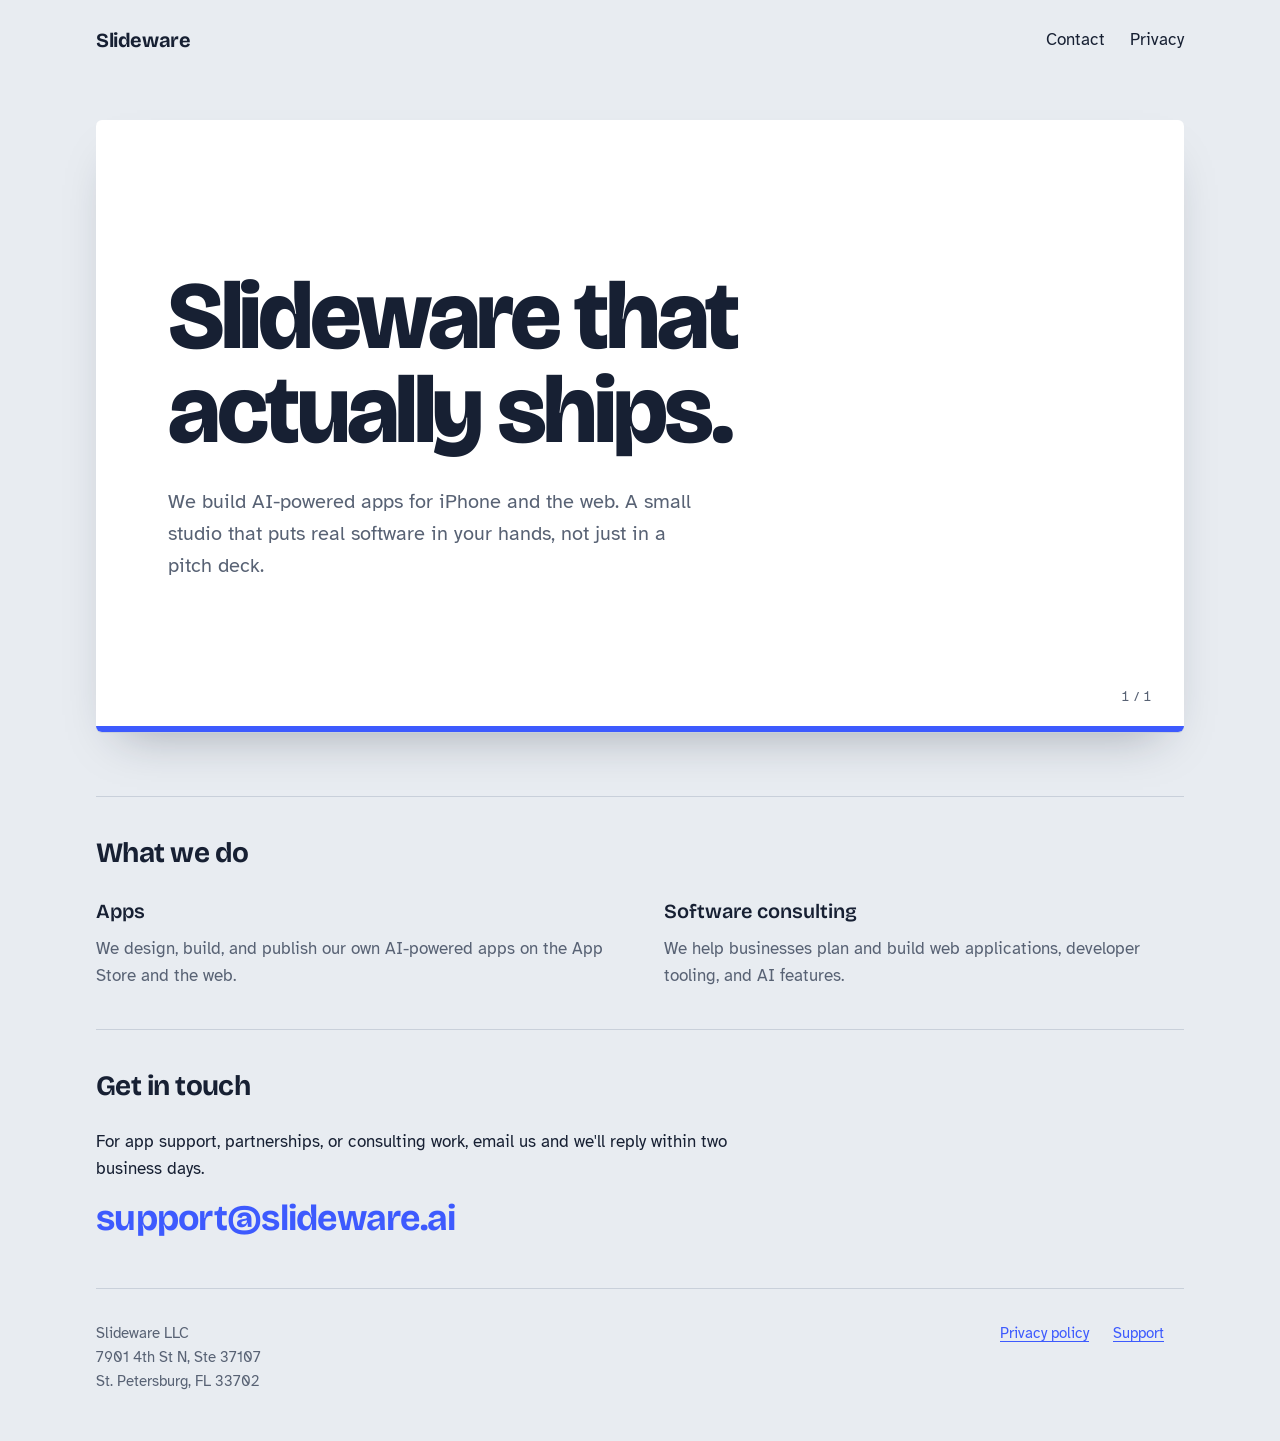
==== index.html @ 75fe4d25 "Initial company website Co-Authored-By: Claude Fable 5.1 <noreply@anthropic.com> Claude-Session: htt" ====
<!doctype html>
<html lang="en">
<head>
  <meta charset="utf-8">
  <meta name="viewport" content="width=device-width, initial-scale=1">
  <title>Slideware</title>
  <meta name="description" content="Slideware builds AI-powered apps for iPhone and the web, and helps teams ship software.">
  <link rel="icon" href="favicon.svg" type="image/svg+xml">
  <link rel="preconnect" href="https://fonts.googleapis.com">
  <link rel="preconnect" href="https://fonts.gstatic.com" crossorigin>
  <link href="https://fonts.googleapis.com/css2?family=Atkinson+Hyperlegible:wght@400;700&family=Bricolage+Grotesque:opsz,wght@12..96,600;12..96,700;12..96,800&display=swap" rel="stylesheet">
  <link rel="stylesheet" href="styles.css">
</head>
<body>
  <header class="site-header wrap">
    <a class="wordmark" href="/">Slideware</a>
    <nav aria-label="Main">
      <a href="#contact">Contact</a>
      <a href="privacy.html">Privacy</a>
    </nav>
  </header>

  <main>
    <section class="stage wrap" aria-label="Introduction">
      <div class="slide">
        <h1>Slideware that actually ships.</h1>
        <p>We build AI-powered apps for iPhone and the web. A small studio that puts real software in your hands, not just in a pitch deck.</p>
        <span class="slide-counter" aria-hidden="true">1 / 1</span>
        <span class="slide-bar" aria-hidden="true"></span>
      </div>
    </section>

    <section class="section wrap" aria-labelledby="what">
      <h2 id="what">What we do</h2>
      <div class="offer">
        <div>
          <h3>Apps</h3>
          <p>We design, build, and publish our own AI-powered apps on the App Store and the web.</p>
        </div>
        <div>
          <h3>Software consulting</h3>
          <p>We help businesses plan and build web applications, developer tooling, and AI features.</p>
        </div>
      </div>
    </section>

    <section class="section contact wrap" id="contact" aria-labelledby="contact-heading">
      <h2 id="contact-heading">Get in touch</h2>
      <p>For app support, partnerships, or consulting work, email us and we'll reply within two business days.</p>
      <a class="email" href="mailto:support@slideware.ai">support@slideware.ai</a>
    </section>
  </main>

  <footer class="site-footer wrap">
    <address>
      Slideware LLC<br>
      7901 4th St N, Ste 37107<br>
      St. Petersburg, FL 33702
    </address>
    <nav aria-label="Legal">
      <a href="privacy.html">Privacy policy</a>
      <a href="#contact">Support</a>
    </nav>
  </footer>
</body>
</html>
---- styles.css ----
:root {
  --bg: #e8ecf1;
  --ink: #172033;
  --muted: #586274;
  --slide: #ffffff;
  --accent: #3d5afe;
  --rule: #c9d0da;
  --display: "Bricolage Grotesque", "Helvetica Neue", Arial, sans-serif;
  --body: "Atkinson Hyperlegible", "Helvetica Neue", Arial, sans-serif;
}

*, *::before, *::after { box-sizing: border-box; }

html { -webkit-text-size-adjust: 100%; }

body {
  margin: 0;
  background: var(--bg);
  color: var(--ink);
  font-family: var(--body);
  font-size: 1.0625rem;
  line-height: 1.6;
}

a { color: var(--accent); text-underline-offset: 0.18em; }
a:hover { color: var(--ink); }
a:focus-visible, button:focus-visible {
  outline: 3px solid var(--accent);
  outline-offset: 3px;
  border-radius: 2px;
}

.wrap {
  width: min(100% - 2rem, 68rem);
  margin-inline: auto;
}

/* Header */
.site-header {
  display: flex;
  justify-content: space-between;
  align-items: center;
  padding-block: 1.5rem;
}
.wordmark {
  font-family: var(--display);
  font-weight: 700;
  font-size: 1.25rem;
  letter-spacing: -0.02em;
  color: var(--ink);
  text-decoration: none;
}
.site-header nav a {
  color: var(--ink);
  text-decoration: none;
  margin-left: 1.25rem;
}
.site-header nav a:hover { text-decoration: underline; }

/* Hero: the page opens on a single presentation slide */
.stage {
  padding-block: 2.5rem 4rem;
}
.slide {
  position: relative;
  aspect-ratio: 16 / 9;
  background: var(--slide);
  border-radius: 6px;
  box-shadow:
    0 1px 0 var(--rule),
    0 24px 48px -24px rgba(23, 32, 51, 0.35);
  padding: clamp(1.5rem, 6vw, 4.5rem);
  display: flex;
  flex-direction: column;
  justify-content: center;
  overflow: hidden;
}
.slide h1 {
  font-family: var(--display);
  font-weight: 800;
  font-size: clamp(2.4rem, 7.5vw, 6rem);
  line-height: 0.98;
  letter-spacing: -0.035em;
  margin: 0;
  max-width: 12ch;
}
.slide p {
  margin: clamp(1rem, 2.5vw, 1.75rem) 0 0;
  max-width: 34rem;
  color: var(--muted);
  font-size: clamp(1rem, 1.8vw, 1.25rem);
}
.slide-counter {
  position: absolute;
  right: clamp(1rem, 3vw, 2rem);
  bottom: clamp(0.75rem, 2.5vw, 1.5rem);
  font-size: 0.875rem;
  color: var(--muted);
  font-variant-numeric: tabular-nums;
}
.slide-bar {
  position: absolute;
  left: 0;
  bottom: 0;
  height: 6px;
  width: 100%;
  background: var(--accent);
  transform-origin: left;
}

@media (prefers-reduced-motion: no-preference) {
  .slide { animation: advance 700ms cubic-bezier(0.2, 0.7, 0.2, 1) both; }
  .slide-bar { animation: progress 900ms 350ms cubic-bezier(0.4, 0, 0.2, 1) both; }
}
@keyframes advance {
  from { transform: translateX(6%); opacity: 0; }
  to { transform: none; opacity: 1; }
}
@keyframes progress {
  from { transform: scaleX(0); }
  to { transform: scaleX(1); }
}

@media (max-width: 40rem) {
  .slide { aspect-ratio: auto; min-height: 22rem; }
}

/* Body sections */
.section {
  padding-block: 2.5rem;
  border-top: 1px solid var(--rule);
}
.section h2 {
  font-family: var(--display);
  font-weight: 700;
  font-size: 1.75rem;
  letter-spacing: -0.02em;
  line-height: 1.2;
  margin: 0 0 1.5rem;
}
.offer {
  display: grid;
  grid-template-columns: repeat(auto-fit, minmax(16rem, 1fr));
  gap: 2rem 3rem;
}
.offer h3 {
  font-family: var(--display);
  font-weight: 600;
  font-size: 1.25rem;
  margin: 0 0 0.5rem;
}
.offer p { margin: 0; max-width: 34rem; color: var(--muted); }

.contact p { margin: 0 0 0.5rem; max-width: 40rem; }
.contact .email {
  font-family: var(--display);
  font-weight: 700;
  font-size: clamp(1.5rem, 4vw, 2.25rem);
  letter-spacing: -0.02em;
  text-decoration: none;
}
.contact .email:hover { text-decoration: underline; }

/* Footer */
.site-footer {
  border-top: 1px solid var(--rule);
  padding-block: 2rem 3rem;
  display: flex;
  flex-wrap: wrap;
  justify-content: space-between;
  gap: 1rem 2rem;
  font-size: 0.9375rem;
  color: var(--muted);
}
.site-footer address { font-style: normal; }
.site-footer nav a { margin-right: 1.25rem; }

/* Legal pages */
.legal {
  max-width: 44rem;
  padding-block: 2rem 4rem;
}
.legal h1 {
  font-family: var(--display);
  font-weight: 800;
  font-size: clamp(2.25rem, 6vw, 3.5rem);
  letter-spacing: -0.03em;
  line-height: 1.05;
  margin: 0 0 0.5rem;
}
.legal .updated { color: var(--muted); margin: 0 0 2.5rem; }
.legal h2 {
  font-family: var(--display);
  font-weight: 700;
  font-size: 1.375rem;
  letter-spacing: -0.01em;
  margin: 2.25rem 0 0.5rem;
}
.legal ul { padding-left: 1.25rem; }
.legal li + li { margin-top: 0.4rem; }
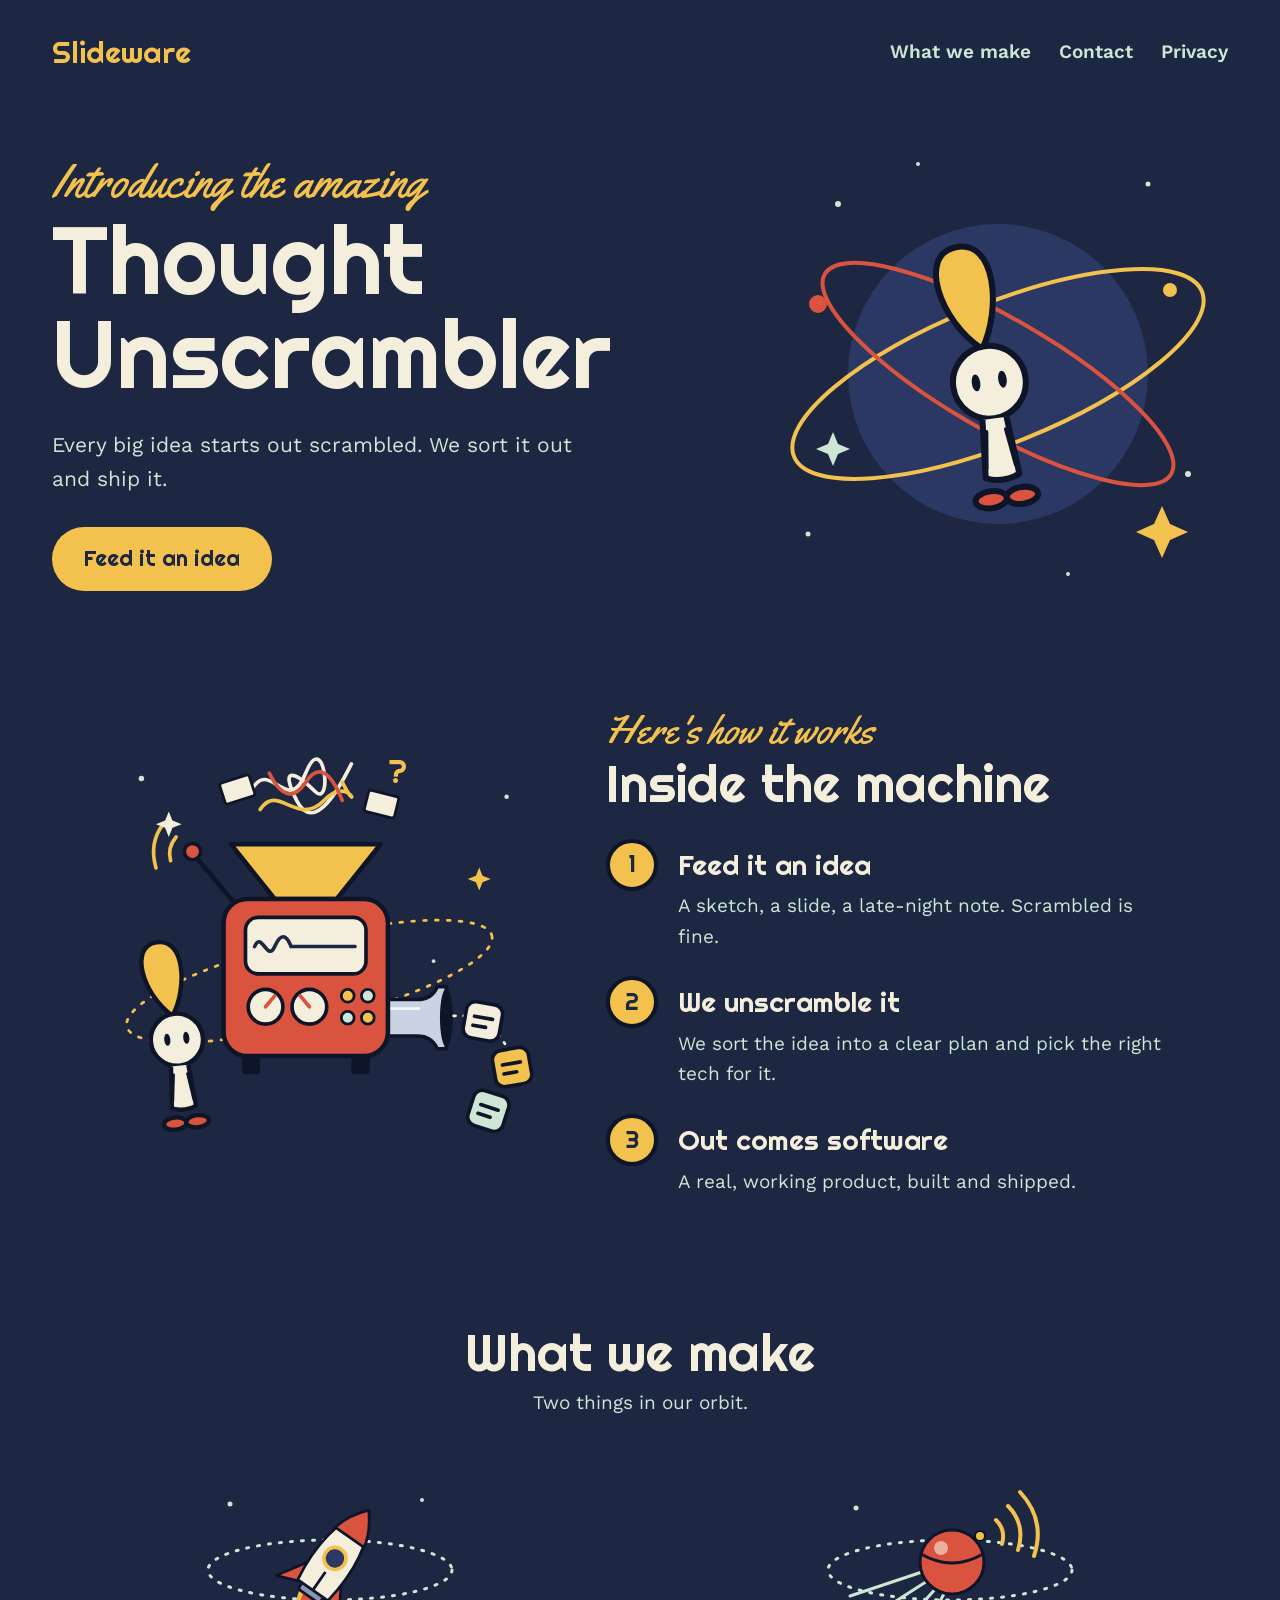
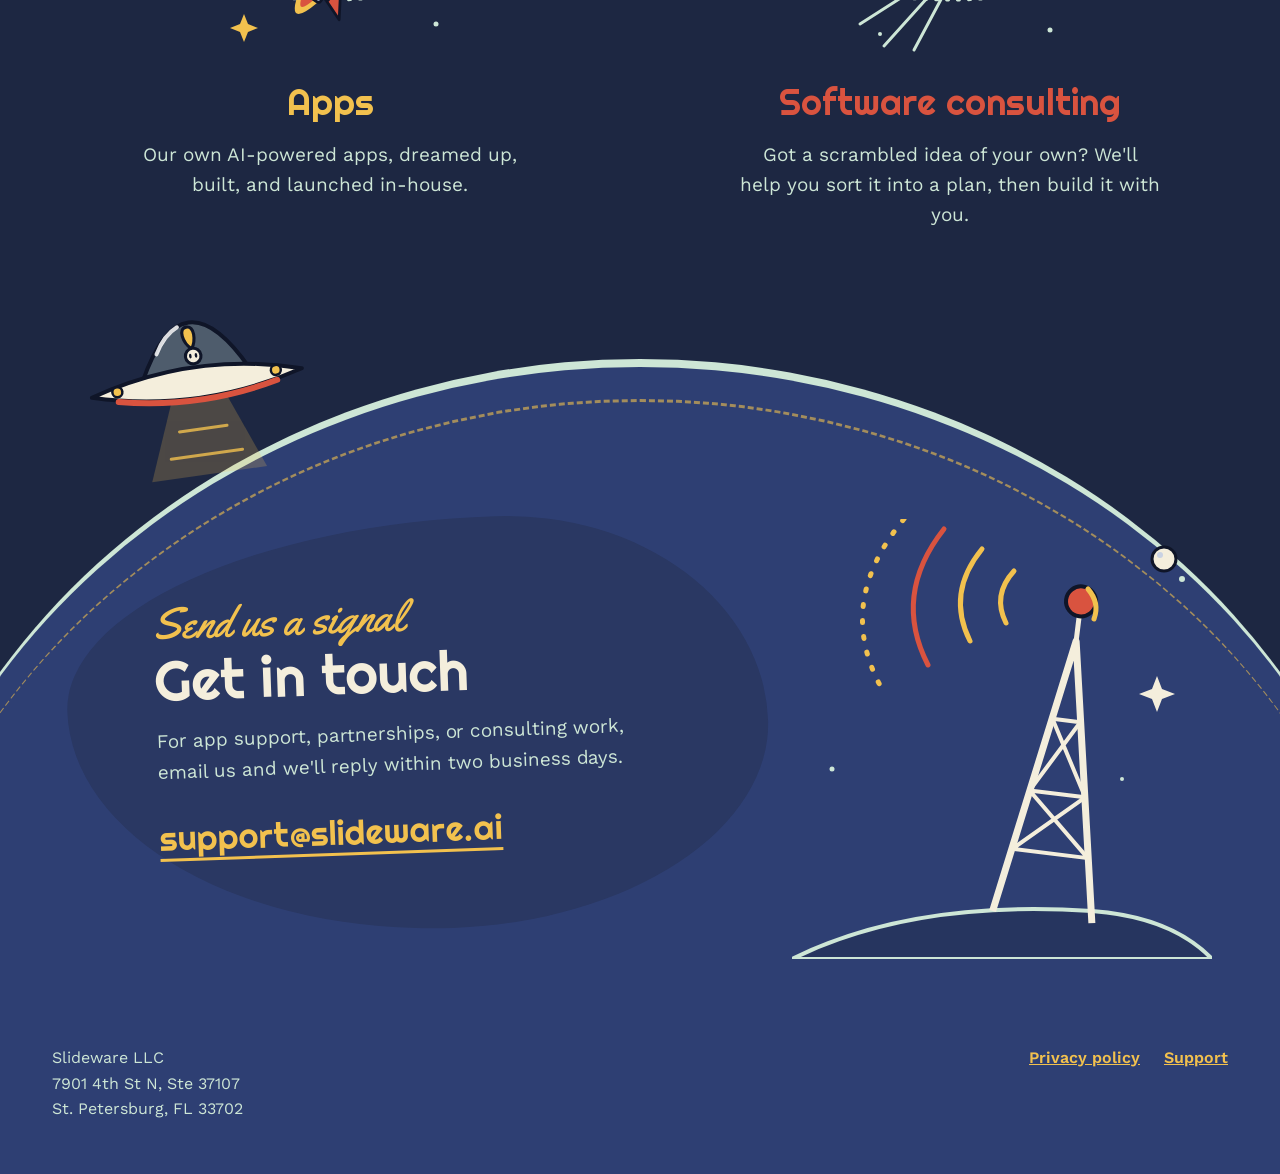
==== commit 154c7530: "Launch Thought Unscrambler site design Co-Authored-By: Claude Fable 5.1 <noreply@anthropic.com> Clau" ====
--- a/index.html
+++ b/index.html
@@ -3,64 +3,189 @@
 <head>
   <meta charset="utf-8">
   <meta name="viewport" content="width=device-width, initial-scale=1">
-  <title>Slideware</title>
-  <meta name="description" content="Slideware builds AI-powered apps for iPhone and the web, and helps teams ship software.">
+  <title>Slideware | The Amazing Thought Unscrambler</title>
+  <meta name="description" content="Slideware turns scrambled ideas into real software. AI-powered apps and software consulting.">
+  <meta name="theme-color" content="#1D2742">
   <link rel="icon" href="favicon.svg" type="image/svg+xml">
   <link rel="preconnect" href="https://fonts.googleapis.com">
   <link rel="preconnect" href="https://fonts.gstatic.com" crossorigin>
-  <link href="https://fonts.googleapis.com/css2?family=Atkinson+Hyperlegible:wght@400;700&family=Bricolage+Grotesque:opsz,wght@12..96,600;12..96,700;12..96,800&display=swap" rel="stylesheet">
+  <link href="https://fonts.googleapis.com/css2?family=Righteous&amp;family=Yellowtail&amp;family=Work+Sans:wght@400;600&amp;display=swap" rel="stylesheet">
   <link rel="stylesheet" href="styles.css">
 </head>
 <body>
-  <header class="site-header wrap">
-    <a class="wordmark" href="/">Slideware</a>
-    <nav aria-label="Main">
-      <a href="#contact">Contact</a>
-      <a href="privacy.html">Privacy</a>
+<div class="page">
+  <header style="max-width: 1240px; margin: 0 auto; padding: 28px 32px; display: flex; flex-wrap: wrap; gap: 16px; justify-content: space-between; align-items: center">
+    <a href="#top" style="font-family: Righteous, Arial, sans-serif; font-size: 30px; color: #F2C14E; text-decoration: none">Slideware</a>
+    <nav aria-label="Main" style="display: flex; gap: 28px; font-weight: 600">
+      <a href="#make" style="color: #CDE6D6; text-decoration: none">What we make</a>
+      <a href="#contact" style="color: #CDE6D6; text-decoration: none">Contact</a>
+      <a href="privacy.html" style="color: #CDE6D6; text-decoration: none">Privacy</a>
     </nav>
   </header>
+  <main>
 
-  <main>
-    <section class="stage wrap" aria-label="Introduction">
-      <div class="slide">
-        <h1>Slideware that actually ships.</h1>
-        <p>We build AI-powered apps for iPhone and the web. A small studio that puts real software in your hands, not just in a pitch deck.</p>
-        <span class="slide-counter" aria-hidden="true">1 / 1</span>
-        <span class="slide-bar" aria-hidden="true"></span>
+
+  <section id="top" style="max-width: 1240px; margin: 0 auto; padding: 40px 32px 72px; display: flex; flex-wrap: wrap-reverse; gap: 48px; align-items: center; justify-content: space-between">
+    <div style="flex: 1 1 540px; min-width: 0">
+      <p style="margin: 0 0 4px; font-family: Yellowtail, cursive; font-size: 46px; line-height: 1.1; color: #F2C14E">Introducing the amazing</p>
+      <h1 style="margin: 0; font-family: Righteous, Arial, sans-serif; font-weight: 400; font-size: clamp(52px, 7.5vw, 104px); line-height: 0.98; color: #F4EEDC">Thought Unscrambler</h1>
+      <p style="margin: 28px 0 0; max-width: 520px; font-size: 21px">Every big idea starts out scrambled. We sort it out and ship it.</p>
+      <a href="#contact" style="display: inline-block; margin-top: 32px; background: #F2C14E; color: #1D2742; text-decoration: none; font-family: Righteous, Arial, sans-serif; font-size: 22px; padding: 14px 32px; border-radius: 999px">Feed it an idea</a>
+    </div>
+    <div style="flex: 0 1 460px; position: relative; display: flex; justify-content: center; align-items: center; min-height: 460px">
+      <svg viewBox="0 0 460 460" style="position: absolute; width: 460px; max-width: 100%; height: auto" aria-hidden="true">
+        <circle cx="230" cy="230" r="150" fill="#2A3863"></circle>
+        <ellipse cx="230" cy="230" rx="220" ry="70" fill="none" stroke="#F2C14E" stroke-width="4" transform="rotate(-22 230 230)"></ellipse>
+        <ellipse cx="230" cy="230" rx="200" ry="56" fill="none" stroke="#D9533F" stroke-width="4" transform="rotate(30 230 230)"></ellipse>
+        <circle cx="50" cy="160" r="9" fill="#D9533F"></circle>
+        <circle cx="402" cy="146" r="7" fill="#F2C14E"></circle>
+        <g fill="#CDE6D6"><circle cx="70" cy="60" r="3"></circle><circle cx="380" cy="40" r="2.5"></circle><circle cx="420" cy="330" r="3"></circle><circle cx="40" cy="390" r="2.5"></circle><circle cx="300" cy="430" r="2"></circle><circle cx="150" cy="20" r="2"></circle></g>
+        <path d="M386 380 l8 -18 l8 18 l18 8 l-18 8 l-8 18 l-8 -18 l-18 -8 Z" fill="#F2C14E"></path>
+        <path d="M60 300 l5 -12 l5 12 l12 5 l-12 5 l-5 12 l-5 -12 l-12 -5 Z" fill="#CDE6D6"></path>
+      </svg>
+      <svg viewBox="0 0 140 240" style="position: relative; width: 170px; height: auto; transform: rotate(-8deg)" role="img" aria-label="Slideware mascot"><path d="M60 98 C28 70 18 14 50 12 C84 10 80 68 60 98 Z" fill="#F2C14E" stroke="#0F1528" stroke-width="5"></path><circle cx="62" cy="126" r="30" fill="#F4EEDC" stroke="#0F1528" stroke-width="5"></circle><ellipse cx="51" cy="125" rx="3.5" ry="7" fill="#0F1528"></ellipse><ellipse cx="73" cy="125" rx="3.5" ry="7" fill="#0F1528"></ellipse><path d="M52 156 L48 204 Q62 210 76 204 L72 156" fill="#F4EEDC" stroke="#0F1528" stroke-width="5" stroke-linejoin="round"></path><path d="M54 166 L50 196 M70 166 L74 196" fill="none" stroke="#0F1528" stroke-width="3" stroke-linecap="round"></path><ellipse cx="50" cy="222" rx="13" ry="7" fill="#D9533F" stroke="#0F1528" stroke-width="5"></ellipse><ellipse cx="76" cy="222" rx="13" ry="7" fill="#D9533F" stroke="#0F1528" stroke-width="5"></ellipse></svg>
+    </div>
+  </section>
+
+  <section id="machine" style="max-width: 1240px; margin: 0 auto; padding: 32px 32px 72px; display: flex; flex-wrap: wrap; align-items: center; justify-content: center; gap: 40px 72px">
+    <svg viewBox="0 0 460 460" style="flex: 0 1 420px; width: 420px; max-width: 100%; height: auto" role="img" aria-label="A 1950s machine with a funnel taking in scrambled thoughts and sending out neat app tiles, with the mascot at the lever">
+<ellipse cx="214" cy="262" rx="206" ry="46" fill="none" stroke="#F2C14E" stroke-width="3" stroke-dasharray="3 10" stroke-linecap="round" transform="rotate(-14 214 262)"></ellipse>
+<g transform="translate(150 24) scale(1)" fill="none" stroke-linecap="round" stroke-linejoin="round" stroke-width="4">
+<path d="M0 30 C20 -10 40 60 60 10 S90 50 70 30 S30 0 50 40 S100 20 110 0" stroke="#F4EEDC"></path>
+<path d="M10 50 C30 20 50 70 80 40 S120 60 100 20" stroke="#F2C14E"></path>
+<path d="M20 10 Q40 50 60 20 T100 40" stroke="#D9533F"></path>
+</g>
+<g fill="#F4EEDC" stroke="#0F1528" stroke-width="3"><rect x="118" y="40" width="34" height="24" rx="3" transform="rotate(-18 135 52)"></rect><rect x="276" y="56" width="34" height="24" rx="3" transform="rotate(14 293 68)"></rect></g>
+<text x="300" y="44" font-family="Righteous, Arial, sans-serif" font-size="34" fill="#F2C14E">?</text>
+<path d="M128 112 L292 112 L244 172 L176 172 Z" fill="#F2C14E" stroke="#0F1528" stroke-width="5" stroke-linejoin="round"></path>
+<path d="M286 282 L332 282 Q348 282 354 268 L364 268 L364 336 L354 336 Q348 322 332 322 L286 322 Z" fill="#C9D2E3" stroke="#0F1528" stroke-width="4" stroke-linejoin="round"></path><path d="M296 292 H334" stroke="#FFFFFF" stroke-width="3" stroke-linecap="round" opacity="0.8"></path><line x1="140" y1="186" x2="88" y2="124" stroke="#0F1528" stroke-width="5" stroke-linecap="round"></line><circle cx="86" cy="120" r="9" fill="#D9533F" stroke="#0F1528" stroke-width="4"></circle><g fill="none" stroke="#F2C14E" stroke-width="4" stroke-linecap="round"><path d="M68 104 Q58 116 62 130"></path><path d="M54 90 Q38 110 46 138"></path></g>
+<rect x="120" y="172" width="180" height="172" rx="26" fill="#D9533F" stroke="#0F1528" stroke-width="5"></rect>
+<rect x="144" y="192" width="132" height="62" rx="14" fill="#F4EEDC" stroke="#0F1528" stroke-width="4"></rect>
+<path d="M154 224 c8 -18 14 18 22 0 s14 -10 18 0 l10 0 l60 0" fill="none" stroke="#1D2742" stroke-width="4" stroke-linecap="round"></path>
+<circle cx="166" cy="290" r="19" fill="#F4EEDC" stroke="#0F1528" stroke-width="4"></circle><line x1="166" y1="290" x2="176" y2="278" stroke="#D9533F" stroke-width="4" stroke-linecap="round"></line>
+<circle cx="214" cy="290" r="19" fill="#F4EEDC" stroke="#0F1528" stroke-width="4"></circle><line x1="214" y1="290" x2="204" y2="278" stroke="#D9533F" stroke-width="4" stroke-linecap="round"></line>
+<g stroke="#0F1528" stroke-width="3"><circle cx="256" cy="278" r="7" fill="#F2C14E"></circle><circle cx="278" cy="278" r="7" fill="#CDE6D6"></circle><circle cx="256" cy="302" r="7" fill="#CDE6D6"></circle><circle cx="278" cy="302" r="7" fill="#F2C14E"></circle></g>
+<rect x="140" y="344" width="20" height="20" rx="4" fill="#0F1528"></rect><rect x="260" y="344" width="20" height="20" rx="4" fill="#0F1528"></rect>
+
+<ellipse cx="364" cy="302" rx="7" ry="32" fill="#0F1528"></ellipse><path d="M372 300 Q418 296 438 352" fill="none" stroke="#F4EEDC" stroke-width="3" stroke-dasharray="2 9" stroke-linecap="round"></path><g transform="translate(404 306) rotate(10)"><rect x="-20" y="-20" width="40" height="40" rx="10" fill="#F4EEDC" stroke="#0F1528" stroke-width="4"></rect><path d="M-10 -4 H10 M-10 6 H4" stroke="#0F1528" stroke-width="4" stroke-linecap="round"></path></g><g transform="translate(436 356) rotate(-10)"><rect x="-20" y="-20" width="40" height="40" rx="10" fill="#F2C14E" stroke="#0F1528" stroke-width="4"></rect><path d="M-10 -4 H10 M-10 6 H4" stroke="#0F1528" stroke-width="4" stroke-linecap="round"></path></g><g transform="translate(410 404) rotate(18)"><rect x="-20" y="-20" width="40" height="40" rx="10" fill="#CDE6D6" stroke="#0F1528" stroke-width="4"></rect><path d="M-10 -4 H10 M-10 6 H4" stroke="#0F1528" stroke-width="4" stroke-linecap="round"></path></g>
+
+<g transform="translate(10 206) rotate(-6 62 120) scale(0.95)"><path d="M60 98 C28 70 18 14 50 12 C84 10 80 68 60 98 Z" fill="#F2C14E" stroke="#0F1528" stroke-width="5"></path><circle cx="62" cy="126" r="30" fill="#F4EEDC" stroke="#0F1528" stroke-width="5"></circle><ellipse cx="51" cy="125" rx="3.5" ry="7" fill="#0F1528"></ellipse><ellipse cx="73" cy="125" rx="3.5" ry="7" fill="#0F1528"></ellipse><path d="M52 156 L48 204 Q62 210 76 204 L72 156" fill="#F4EEDC" stroke="#0F1528" stroke-width="5" stroke-linejoin="round"></path><path d="M54 166 L50 196 M70 166 L74 196" fill="none" stroke="#0F1528" stroke-width="3" stroke-linecap="round"></path><ellipse cx="50" cy="222" rx="13" ry="7" fill="#D9533F" stroke="#0F1528" stroke-width="5"></ellipse><ellipse cx="76" cy="222" rx="13" ry="7" fill="#D9533F" stroke="#0F1528" stroke-width="5"></ellipse></g>
+<path transform="translate(60 90) scale(1)" d="M0 -14 l4 10 l10 4 l-10 4 l-4 10 l-4 -10 l-10 -4 l10 -4 Z" fill="#F4EEDC"></path><path transform="translate(400 150) scale(0.9)" d="M0 -14 l4 10 l10 4 l-10 4 l-4 10 l-4 -10 l-10 -4 l10 -4 Z" fill="#F2C14E"></path>
+<g fill="#CDE6D6"><circle cx="30" cy="40" r="3"></circle><circle cx="430" cy="60" r="2.5"></circle><circle cx="350" cy="240" r="2"></circle></g>
+</svg>
+    <div style="flex: 1 1 440px; min-width: 0; max-width: 560px">
+      <p style="margin: 0; font-family: Yellowtail, cursive; font-size: 40px; line-height: 1.1; color: #F2C14E">Here's how it works</p>
+      <h2 style="margin: 4px 0 28px; font-family: Righteous, Arial, sans-serif; font-weight: 400; font-size: 52px; line-height: 1.05; color: #F4EEDC">Inside the machine</h2>
+      <ol style="list-style: none; margin: 0; padding: 0; display: flex; flex-direction: column; gap: 24px">
+        <li style="display: flex; gap: 20px; align-items: flex-start">
+          <span style="flex: 0 0 52px; height: 52px; border-radius: 50%; background: #F2C14E; color: #1D2742; border: 4px solid #0F1528; box-sizing: border-box; display: flex; align-items: center; justify-content: center; font-family: Righteous, Arial, sans-serif; font-size: 24px">1</span>
+          <div><h3 style="margin: 4px 0 4px; font-family: Righteous, Arial, sans-serif; font-weight: 400; font-size: 28px; color: #F4EEDC">Feed it an idea</h3><p style="margin: 0">A sketch, a slide, a late-night note. Scrambled is fine.</p></div>
+        </li>
+        <li style="display: flex; gap: 20px; align-items: flex-start">
+          <span style="flex: 0 0 52px; height: 52px; border-radius: 50%; background: #F2C14E; color: #1D2742; border: 4px solid #0F1528; box-sizing: border-box; display: flex; align-items: center; justify-content: center; font-family: Righteous, Arial, sans-serif; font-size: 24px">2</span>
+          <div><h3 style="margin: 4px 0 4px; font-family: Righteous, Arial, sans-serif; font-weight: 400; font-size: 28px; color: #F4EEDC">We unscramble it</h3><p style="margin: 0">We sort the idea into a clear plan and pick the right tech for it.</p></div>
+        </li>
+        <li style="display: flex; gap: 20px; align-items: flex-start">
+          <span style="flex: 0 0 52px; height: 52px; border-radius: 50%; background: #F2C14E; color: #1D2742; border: 4px solid #0F1528; box-sizing: border-box; display: flex; align-items: center; justify-content: center; font-family: Righteous, Arial, sans-serif; font-size: 24px">3</span>
+          <div><h3 style="margin: 4px 0 4px; font-family: Righteous, Arial, sans-serif; font-weight: 400; font-size: 28px; color: #F4EEDC">Out comes software</h3><p style="margin: 0">A real, working product, built and shipped.</p></div>
+        </li>
+      </ol>
+    </div>
+  </section>
+
+  <section id="make" style="max-width: 1240px; margin: 0 auto; padding: 56px 32px 88px">
+    <h2 style="margin: 0 0 8px; font-family: Righteous, Arial, sans-serif; font-weight: 400; font-size: 52px; line-height: 1.05; color: #F4EEDC; text-align: center">What we make</h2>
+    <p style="margin: 0 auto 56px; max-width: 520px; text-align: center">Two things in our orbit.</p>
+    <div style="display: grid; grid-template-columns: repeat(auto-fit, minmax(340px, 1fr)); gap: 64px">
+      <div style="display: flex; flex-direction: column; align-items: center; text-align: center">
+        <svg viewBox="0 0 260 180" width="260" height="180" aria-hidden="true">
+          <ellipse cx="130" cy="96" rx="122" ry="30" fill="none" stroke="#CDE6D6" stroke-width="3" stroke-dasharray="2 9" stroke-linecap="round"></ellipse>
+          <g fill="#CDE6D6"><circle cx="30" cy="30" r="2.5"></circle><circle cx="236" cy="150" r="2.5"></circle><circle cx="222" cy="26" r="2"></circle></g>
+          <path d="M40 150 l4 -10 l4 10 l10 4 l-10 4 l-4 10 l-4 -10 l-10 -4 Z" fill="#F2C14E"></path>
+          <g transform="rotate(35 130 92) translate(0 2) scale(0.92) translate(11 6)">
+            <path d="M118 132 Q130 178 142 132 Z" fill="#F2C14E"></path>
+            <path d="M123 132 Q130 160 137 132 Z" fill="#D9533F"></path>
+            <rect x="116" y="122" width="28" height="10" rx="3" fill="#8A94B0" stroke="#0F1528" stroke-width="3"></rect>
+            <path d="M112 96 L88 134 L114 124 Z" fill="#D9533F" stroke="#0F1528" stroke-width="3" stroke-linejoin="round"></path>
+            <path d="M148 96 L172 134 L146 124 Z" fill="#D9533F" stroke="#0F1528" stroke-width="3" stroke-linejoin="round"></path>
+            <path d="M130 18 C152 44 156 84 150 124 L110 124 C104 84 108 44 130 18 Z" fill="#F4EEDC" stroke="#0F1528" stroke-width="3" stroke-linejoin="round"></path>
+            <path d="M130 18 C141 31 147 43 149 54 L111 54 C113 43 119 31 130 18 Z" fill="#D9533F" stroke="#0F1528" stroke-width="3" stroke-linejoin="round"></path>
+            <circle cx="130" cy="82" r="12" fill="#2A3863" stroke="#F2C14E" stroke-width="4"></circle>
+            <path d="M130 100 L130 124" stroke="#0F1528" stroke-width="3"></path>
+          </g>
+        </svg>
+        <h3 style="margin: 20px 0 8px; font-family: Righteous, Arial, sans-serif; font-weight: 400; font-size: 36px; color: #F2C14E">Apps</h3>
+        <p style="margin: 0; max-width: 420px">Our own AI-powered apps, dreamed up, built, and launched in-house.</p>
       </div>
-    </section>
+      <div style="display: flex; flex-direction: column; align-items: center; text-align: center">
+        <svg viewBox="0 0 260 180" width="260" height="180" aria-hidden="true">
+          <ellipse cx="130" cy="96" rx="122" ry="30" fill="none" stroke="#CDE6D6" stroke-width="3" stroke-dasharray="2 9" stroke-linecap="round"></ellipse>
+          <g fill="#CDE6D6"><circle cx="36" cy="34" r="2.5"></circle><circle cx="230" cy="156" r="2.5"></circle><circle cx="60" cy="160" r="2"></circle></g>
+          <g fill="none" stroke="#F2C14E" stroke-width="4" stroke-linecap="round"><path d="M176 46 Q186 56 182 70"></path><path d="M188 32 Q206 50 198 76"></path><path d="M200 18 Q226 46 214 82"></path></g>
+          <g stroke="#CDE6D6" stroke-width="3" stroke-linecap="round"><line x1="112" y1="104" x2="40" y2="150"></line><line x1="118" y1="112" x2="64" y2="172"></line><line x1="108" y1="96" x2="30" y2="122"></line><line x1="126" y1="116" x2="94" y2="176"></line></g>
+          <circle cx="132" cy="88" r="32" fill="#D9533F" stroke="#0F1528" stroke-width="3"></circle>
+          <path d="M101 80 Q132 98 163 80" fill="none" stroke="#0F1528" stroke-width="3"></path>
+          <circle cx="121" cy="74" r="7" fill="#F4EEDC" opacity="0.6"></circle>
+          <circle cx="160" cy="62" r="5" fill="#F2C14E" stroke="#0F1528" stroke-width="2"></circle>
+        </svg>
+        <h3 style="margin: 20px 0 8px; font-family: Righteous, Arial, sans-serif; font-weight: 400; font-size: 36px; color: #D9533F">Software consulting</h3>
+        <p style="margin: 0; max-width: 420px">Got a scrambled idea of your own? We'll help you sort it into a plan, then build it with you.</p>
+      </div>
+    </div>
+  </section>
 
-    <section class="section wrap" aria-labelledby="what">
-      <h2 id="what">What we do</h2>
-      <div class="offer">
-        <div>
-          <h3>Apps</h3>
-          <p>We design, build, and publish our own AI-powered apps on the App Store and the web.</p>
-        </div>
-        <div>
-          <h3>Software consulting</h3>
-          <p>We help businesses plan and build web applications, developer tooling, and AI features.</p>
-        </div>
-      </div>
-    </section>
+  <section id="contact" style="position: relative; overflow: hidden; background: #1D2742; padding-top: 60px">
+    <div style="position: absolute; left: -10%; right: -10%; top: 40px; height: 1400px; border-radius: 50%; background: #2E3F73; border-top: 8px solid #CDE6D6" aria-hidden="true"></div>
+    <div style="position: absolute; left: -10%; right: -10%; top: 80px; height: 1400px; border-radius: 50%; border-top: 3px dashed #F2C14E; opacity: 0.6" aria-hidden="true"></div>
+    <svg viewBox="0 0 240 190" style="position: absolute; left: 6%; top: -30px; width: 240px; height: auto; transform: rotate(-8deg)" role="img" aria-label="The Slideware mascot piloting a hovering saucer">
+<path d="M92 110 L62 186 L178 186 L148 110 Z" fill="#F2C14E" opacity="0.22"></path>
+<g stroke="#F2C14E" stroke-width="3" stroke-linecap="round" opacity="0.8"><line x1="96" y1="140" x2="144" y2="140"></line><line x1="84" y1="166" x2="156" y2="166"></line></g>
+<path d="M66 86 Q120 -20 174 86 Z" fill="#CDE6D6" fill-opacity="0.28"></path>
+<g transform="translate(104 34) scale(0.26)"><path d="M60 98 C28 70 18 14 50 12 C84 10 80 68 60 98 Z" fill="#F2C14E" stroke="#0F1528" stroke-width="12"></path><circle cx="62" cy="126" r="30" fill="#F4EEDC" stroke="#0F1528" stroke-width="12"></circle><ellipse cx="51" cy="125" rx="5" ry="9" fill="#0F1528"></ellipse><ellipse cx="73" cy="125" rx="5" ry="9" fill="#0F1528"></ellipse></g>
+<path d="M66 86 Q120 -20 174 86" fill="none" stroke="#0F1528" stroke-width="4" stroke-linejoin="round"></path>
+<path d="M84 60 Q94 42 108 36" fill="none" stroke="#FFFFFF" stroke-width="4" stroke-linecap="round" opacity="0.85"></path>
+<path d="M14 94 Q120 62 226 94 Q120 124 14 94 Z" fill="#F4EEDC" stroke="#0F1528" stroke-width="4" stroke-linejoin="round"></path>
+<path d="M40 102 Q120 120 200 102" fill="none" stroke="#D9533F" stroke-width="6" stroke-linecap="round"></path>
+<g fill="#F2C14E" stroke="#0F1528" stroke-width="2.5"><circle cx="40" cy="92" r="5"></circle><circle cx="200" cy="92" r="5"></circle></g>
+</svg>
+    <div style="position: absolute; left: 30%; top: 250px; width: 50px; height: 22px; border-radius: 50%; background: #26355F" aria-hidden="true"></div>
+    <div style="position: relative; max-width: 1240px; margin: 0 auto; padding: 140px 32px 0; display: flex; flex-wrap: wrap-reverse; align-items: flex-end; justify-content: center; gap: 40px 24px">
+    <div class="signal-bubble" style="flex: 1 1 520px; min-width: 0; max-width: 700px; background: #2A3863; border-radius: 62% 38% 46% 54% / 44% 52% 48% 56%; padding: 72px 88px; box-sizing: border-box; transform: rotate(-2deg); margin-bottom: 80px">
+      <p style="margin: 0; font-family: Yellowtail, cursive; font-size: 44px; line-height: 1.1; color: #F2C14E">Send us a signal</p>
+      <h2 style="margin: 4px 0 16px; font-family: Righteous, Arial, sans-serif; font-weight: 400; font-size: 56px; line-height: 1.05; color: #F4EEDC">Get in touch</h2>
+      <p style="margin: 0 0 24px; max-width: 520px">For app support, partnerships, or consulting work, email us and we'll reply within two business days.</p>
+      <a href="mailto:support@slideware.ai" style="font-family: Righteous, Arial, sans-serif; font-size: clamp(24px, 3.4vw, 34px); color: #F2C14E; text-underline-offset: 8px; overflow-wrap: anywhere">support@slideware.ai</a>
+    </div>
+    <svg viewBox="0 0 420 440" style="flex: 0 1 420px; width: 420px; max-width: 100%; height: auto; align-self: flex-end" role="img" aria-label="A radio tower beaming signals toward the message">
+      <path d="M0 440 Q120 380 300 392 Q380 398 420 440 Z" fill="#26355F" stroke="#CDE6D6" stroke-width="4"></path>
+      <g transform="rotate(7 250 400)">
+        <path d="M200 398 L250 120 L300 398" fill="none" stroke="#F4EEDC" stroke-width="7" stroke-linejoin="round"></path>
+        <path d="M222 274 L278 274 M212 334 L288 334 M236 200 L264 200 M222 274 L264 200 M278 274 L236 200 M212 334 L278 274 M288 334 L222 274" fill="none" stroke="#F4EEDC" stroke-width="4"></path>
+        <line x1="250" y1="120" x2="250" y2="84" stroke="#F4EEDC" stroke-width="5" stroke-linecap="round"></line>
+        <circle cx="250" cy="80" r="15" fill="#D9533F" stroke="#0F1528" stroke-width="4"></circle>
+      </g>
+      <g fill="none" stroke-linecap="round" stroke-width="5">
+        <path d="M222 52 Q200 76 214 104" stroke="#F2C14E"></path>
+        <path d="M190 30 Q154 74 178 122" stroke="#F2C14E"></path>
+        <path d="M152 10 Q100 76 136 146" stroke="#D9533F"></path>
+        <path d="M112 0 Q42 84 90 170" stroke="#F2C14E" stroke-dasharray="2 14"></path>
+        <path d="M296 70 Q308 84 302 100" stroke="#F2C14E"></path>
+      </g>
+      <path d="M360 170 l5 -13 l5 13 l13 5 l-13 5 l-5 13 l-5 -13 l-13 -5 Z" fill="#F4EEDC"></path>
+      <g fill="#CDE6D6"><circle cx="390" cy="60" r="3"></circle><circle cx="40" cy="250" r="2.5"></circle><circle cx="330" cy="260" r="2"></circle></g>
+      <circle cx="372" cy="40" r="12" fill="#F4EEDC" stroke="#0F1528" stroke-width="3"></circle><circle cx="368" cy="36" r="3" fill="#C9D2E3"></circle>
+    </svg>
+  </div>
+  </section>
 
-    <section class="section contact wrap" id="contact" aria-labelledby="contact-heading">
-      <h2 id="contact-heading">Get in touch</h2>
-      <p>For app support, partnerships, or consulting work, email us and we'll reply within two business days.</p>
-      <a class="email" href="mailto:support@slideware.ai">support@slideware.ai</a>
-    </section>
-  </main>
+    </main>
 
-  <footer class="site-footer wrap">
-    <address>
-      Slideware LLC<br>
-      7901 4th St N, Ste 37107<br>
-      St. Petersburg, FL 33702
-    </address>
-    <nav aria-label="Legal">
-      <a href="privacy.html">Privacy policy</a>
-      <a href="#contact">Support</a>
-    </nav>
+  <footer id="privacy" style="background: #2E3F73">
+    <div style="max-width: 1240px; margin: 0 auto; padding: 36px 32px 52px; display: flex; flex-wrap: wrap; gap: 16px 40px; justify-content: space-between; font-size: 16px">
+      <address style="font-style: normal">Slideware LLC<br>7901 4th St N, Ste 37107<br>St. Petersburg, FL 33702</address>
+      <nav aria-label="Legal" style="display: flex; gap: 24px; font-weight: 600"><a href="privacy.html">Privacy policy</a><a href="#contact">Support</a></nav>
+    </div>
   </footer>
+</div>
 </body>
 </html>
--- a/styles.css
+++ b/styles.css
@@ -1,200 +1,27 @@
-:root {
-  --bg: #e8ecf1;
-  --ink: #172033;
-  --muted: #586274;
-  --slide: #ffffff;
-  --accent: #3d5afe;
-  --rule: #c9d0da;
-  --display: "Bricolage Grotesque", "Helvetica Neue", Arial, sans-serif;
-  --body: "Atkinson Hyperlegible", "Helvetica Neue", Arial, sans-serif;
+/* Slideware site: shared styles. Most layout lives inline in index.html. */
+*, *::before, *::after { box-sizing: border-box; }
+html { -webkit-text-size-adjust: 100%; scroll-behavior: smooth; }
+body { margin: 0; background: #1D2742; }
+.page { background: #1D2742; color: #CDE6D6; font-family: 'Work Sans', Arial, sans-serif; font-size: 19px; line-height: 1.6; min-height: 100vh; overflow: hidden; }
+a { color: #F2C14E; }
+a:hover { color: #CDE6D6; }
+a:focus-visible { outline: 3px solid #F2C14E; outline-offset: 4px; border-radius: 4px; }
+@media (prefers-reduced-motion: reduce) { html { scroll-behavior: auto; } }
+
+@media (max-width: 640px) {
+  .page { font-size: 17px; }
+  .site-header nav { gap: 18px !important; font-size: 16px; }
+  .signal-bubble { padding: 48px 32px !important; border-radius: 48px !important; transform: none !important; margin-bottom: 40px !important; }
+  h2 { font-size: 40px !important; }
+  /* flatten the planet horizon on narrow screens */
+  #contact > div[aria-hidden="true"] { left: -80% !important; right: -80% !important; }
 }
 
-*, *::before, *::after { box-sizing: border-box; }
-
-html { -webkit-text-size-adjust: 100%; }
-
-body {
-  margin: 0;
-  background: var(--bg);
-  color: var(--ink);
-  font-family: var(--body);
-  font-size: 1.0625rem;
-  line-height: 1.6;
-}
-
-a { color: var(--accent); text-underline-offset: 0.18em; }
-a:hover { color: var(--ink); }
-a:focus-visible, button:focus-visible {
-  outline: 3px solid var(--accent);
-  outline-offset: 3px;
-  border-radius: 2px;
-}
-
-.wrap {
-  width: min(100% - 2rem, 68rem);
-  margin-inline: auto;
-}
-
-/* Header */
-.site-header {
-  display: flex;
-  justify-content: space-between;
-  align-items: center;
-  padding-block: 1.5rem;
-}
-.wordmark {
-  font-family: var(--display);
-  font-weight: 700;
-  font-size: 1.25rem;
-  letter-spacing: -0.02em;
-  color: var(--ink);
-  text-decoration: none;
-}
-.site-header nav a {
-  color: var(--ink);
-  text-decoration: none;
-  margin-left: 1.25rem;
-}
-.site-header nav a:hover { text-decoration: underline; }
-
-/* Hero: the page opens on a single presentation slide */
-.stage {
-  padding-block: 2.5rem 4rem;
-}
-.slide {
-  position: relative;
-  aspect-ratio: 16 / 9;
-  background: var(--slide);
-  border-radius: 6px;
-  box-shadow:
-    0 1px 0 var(--rule),
-    0 24px 48px -24px rgba(23, 32, 51, 0.35);
-  padding: clamp(1.5rem, 6vw, 4.5rem);
-  display: flex;
-  flex-direction: column;
-  justify-content: center;
-  overflow: hidden;
-}
-.slide h1 {
-  font-family: var(--display);
-  font-weight: 800;
-  font-size: clamp(2.4rem, 7.5vw, 6rem);
-  line-height: 0.98;
-  letter-spacing: -0.035em;
-  margin: 0;
-  max-width: 12ch;
-}
-.slide p {
-  margin: clamp(1rem, 2.5vw, 1.75rem) 0 0;
-  max-width: 34rem;
-  color: var(--muted);
-  font-size: clamp(1rem, 1.8vw, 1.25rem);
-}
-.slide-counter {
-  position: absolute;
-  right: clamp(1rem, 3vw, 2rem);
-  bottom: clamp(0.75rem, 2.5vw, 1.5rem);
-  font-size: 0.875rem;
-  color: var(--muted);
-  font-variant-numeric: tabular-nums;
-}
-.slide-bar {
-  position: absolute;
-  left: 0;
-  bottom: 0;
-  height: 6px;
-  width: 100%;
-  background: var(--accent);
-  transform-origin: left;
-}
-
-@media (prefers-reduced-motion: no-preference) {
-  .slide { animation: advance 700ms cubic-bezier(0.2, 0.7, 0.2, 1) both; }
-  .slide-bar { animation: progress 900ms 350ms cubic-bezier(0.4, 0, 0.2, 1) both; }
-}
-@keyframes advance {
-  from { transform: translateX(6%); opacity: 0; }
-  to { transform: none; opacity: 1; }
-}
-@keyframes progress {
-  from { transform: scaleX(0); }
-  to { transform: scaleX(1); }
-}
-
-@media (max-width: 40rem) {
-  .slide { aspect-ratio: auto; min-height: 22rem; }
-}
-
-/* Body sections */
-.section {
-  padding-block: 2.5rem;
-  border-top: 1px solid var(--rule);
-}
-.section h2 {
-  font-family: var(--display);
-  font-weight: 700;
-  font-size: 1.75rem;
-  letter-spacing: -0.02em;
-  line-height: 1.2;
-  margin: 0 0 1.5rem;
-}
-.offer {
-  display: grid;
-  grid-template-columns: repeat(auto-fit, minmax(16rem, 1fr));
-  gap: 2rem 3rem;
-}
-.offer h3 {
-  font-family: var(--display);
-  font-weight: 600;
-  font-size: 1.25rem;
-  margin: 0 0 0.5rem;
-}
-.offer p { margin: 0; max-width: 34rem; color: var(--muted); }
-
-.contact p { margin: 0 0 0.5rem; max-width: 40rem; }
-.contact .email {
-  font-family: var(--display);
-  font-weight: 700;
-  font-size: clamp(1.5rem, 4vw, 2.25rem);
-  letter-spacing: -0.02em;
-  text-decoration: none;
-}
-.contact .email:hover { text-decoration: underline; }
-
-/* Footer */
-.site-footer {
-  border-top: 1px solid var(--rule);
-  padding-block: 2rem 3rem;
-  display: flex;
-  flex-wrap: wrap;
-  justify-content: space-between;
-  gap: 1rem 2rem;
-  font-size: 0.9375rem;
-  color: var(--muted);
-}
-.site-footer address { font-style: normal; }
-.site-footer nav a { margin-right: 1.25rem; }
-
 /* Legal pages */
-.legal {
-  max-width: 44rem;
-  padding-block: 2rem 4rem;
-}
-.legal h1 {
-  font-family: var(--display);
-  font-weight: 800;
-  font-size: clamp(2.25rem, 6vw, 3.5rem);
-  letter-spacing: -0.03em;
-  line-height: 1.05;
-  margin: 0 0 0.5rem;
-}
-.legal .updated { color: var(--muted); margin: 0 0 2.5rem; }
-.legal h2 {
-  font-family: var(--display);
-  font-weight: 700;
-  font-size: 1.375rem;
-  letter-spacing: -0.01em;
-  margin: 2.25rem 0 0.5rem;
-}
+.legal { max-width: 46rem; margin: 0 auto; padding: 24px 32px 80px; }
+.legal h1 { font-family: Righteous, Arial, sans-serif; font-weight: 400; font-size: clamp(40px, 6vw, 60px); line-height: 1.05; color: #F4EEDC; margin: 0 0 8px; }
+.legal .updated { color: #8A94B0; margin: 0 0 40px; }
+.legal h2 { font-family: Righteous, Arial, sans-serif; font-weight: 400; font-size: 28px; color: #F2C14E; margin: 40px 0 8px; }
 .legal ul { padding-left: 1.25rem; }
-.legal li + li { margin-top: 0.4rem; }
+.legal li + li { margin-top: 6px; }
+.legal strong { color: #F4EEDC; }
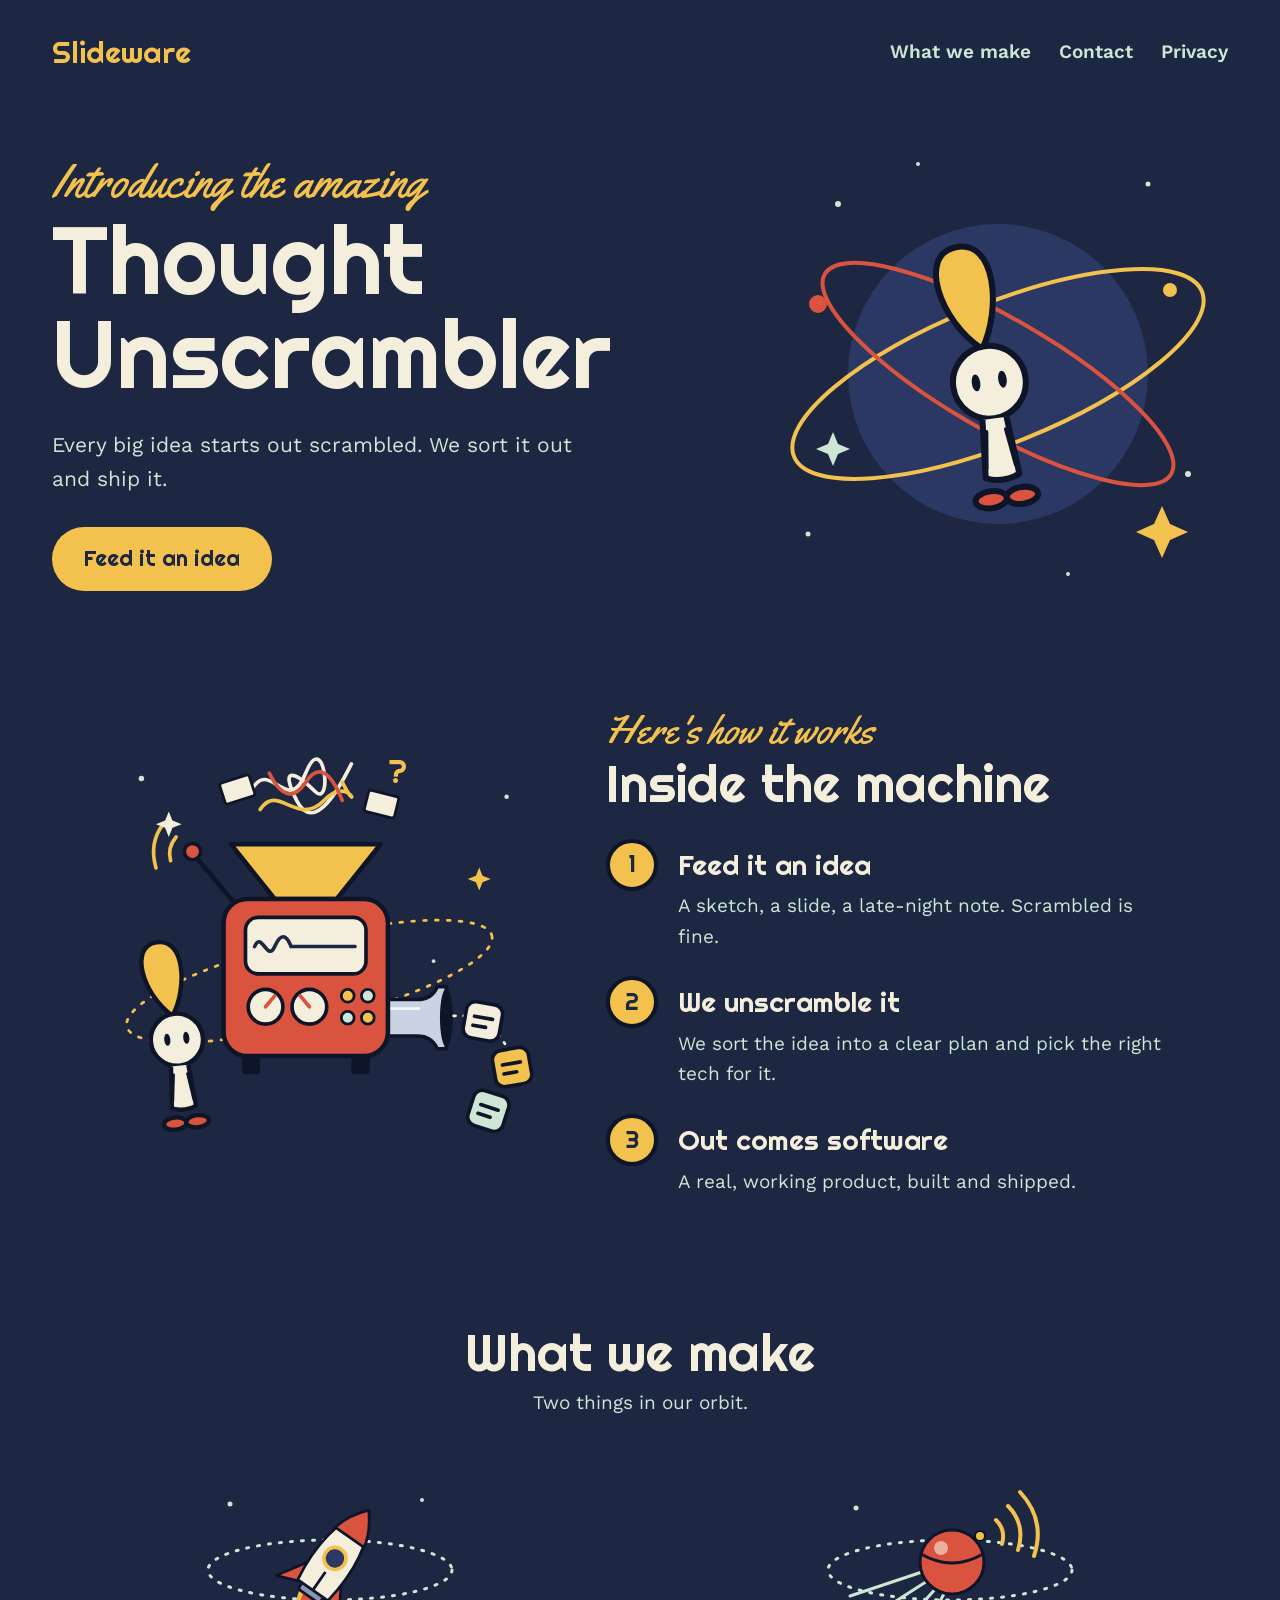
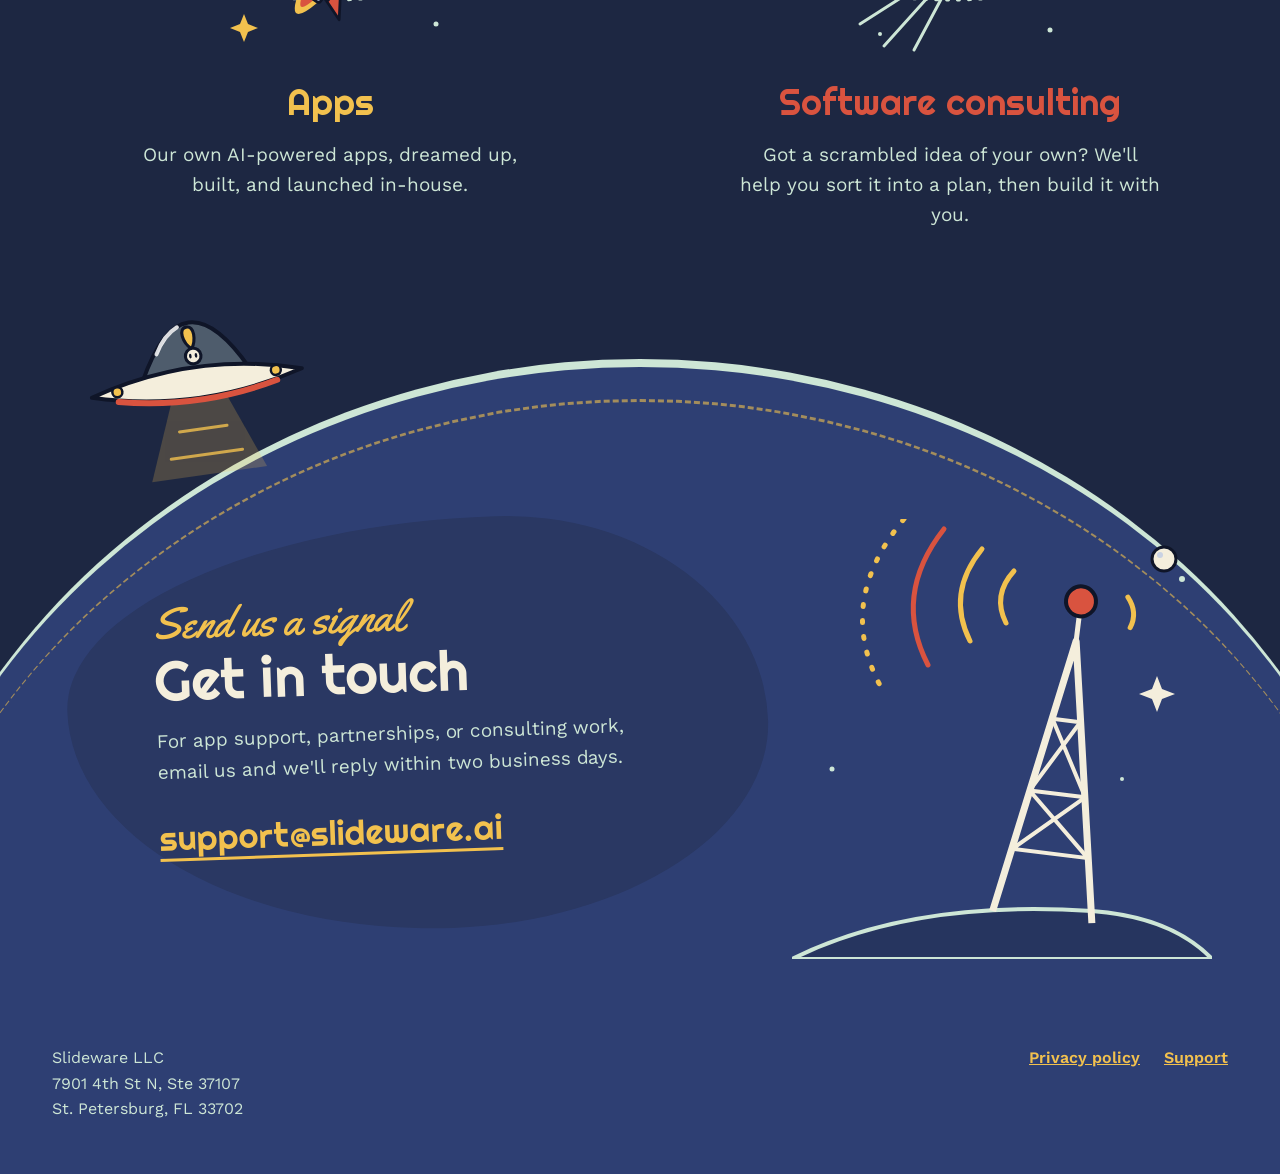
==== commit aac0c00e: "Fix misaligned signal arc on the radio tower beacon Move the small yellow arc into the rotated tower" ====
--- a/index.html
+++ b/index.html
@@ -163,13 +163,13 @@
         <path d="M222 274 L278 274 M212 334 L288 334 M236 200 L264 200 M222 274 L264 200 M278 274 L236 200 M212 334 L278 274 M288 334 L222 274" fill="none" stroke="#F4EEDC" stroke-width="4"></path>
         <line x1="250" y1="120" x2="250" y2="84" stroke="#F4EEDC" stroke-width="5" stroke-linecap="round"></line>
         <circle cx="250" cy="80" r="15" fill="#D9533F" stroke="#0F1528" stroke-width="4"></circle>
+        <path d="M296 70 Q308 84 302 100" fill="none" stroke="#F2C14E" stroke-width="5" stroke-linecap="round"></path>
       </g>
       <g fill="none" stroke-linecap="round" stroke-width="5">
         <path d="M222 52 Q200 76 214 104" stroke="#F2C14E"></path>
         <path d="M190 30 Q154 74 178 122" stroke="#F2C14E"></path>
         <path d="M152 10 Q100 76 136 146" stroke="#D9533F"></path>
         <path d="M112 0 Q42 84 90 170" stroke="#F2C14E" stroke-dasharray="2 14"></path>
-        <path d="M296 70 Q308 84 302 100" stroke="#F2C14E"></path>
       </g>
       <path d="M360 170 l5 -13 l5 13 l13 5 l-13 5 l-5 13 l-5 -13 l-13 -5 Z" fill="#F4EEDC"></path>
       <g fill="#CDE6D6"><circle cx="390" cy="60" r="3"></circle><circle cx="40" cy="250" r="2.5"></circle><circle cx="330" cy="260" r="2"></circle></g>
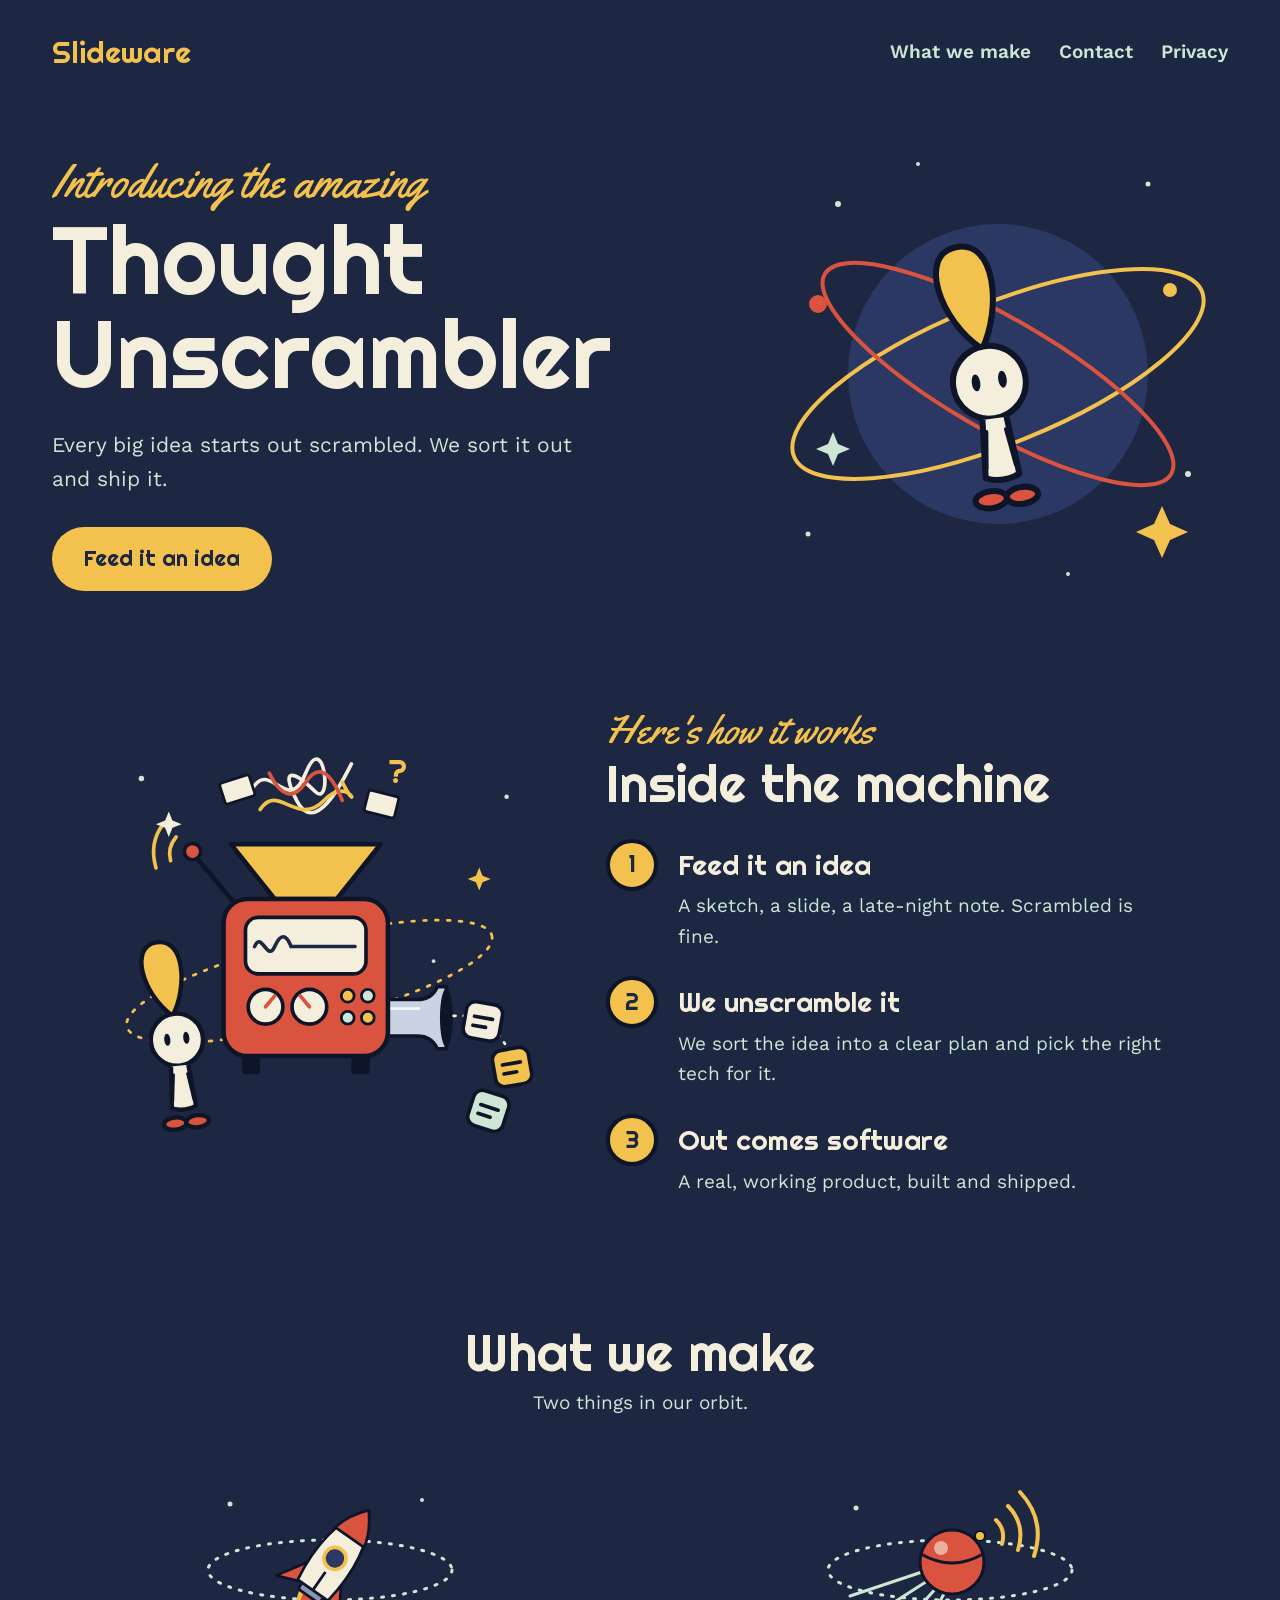
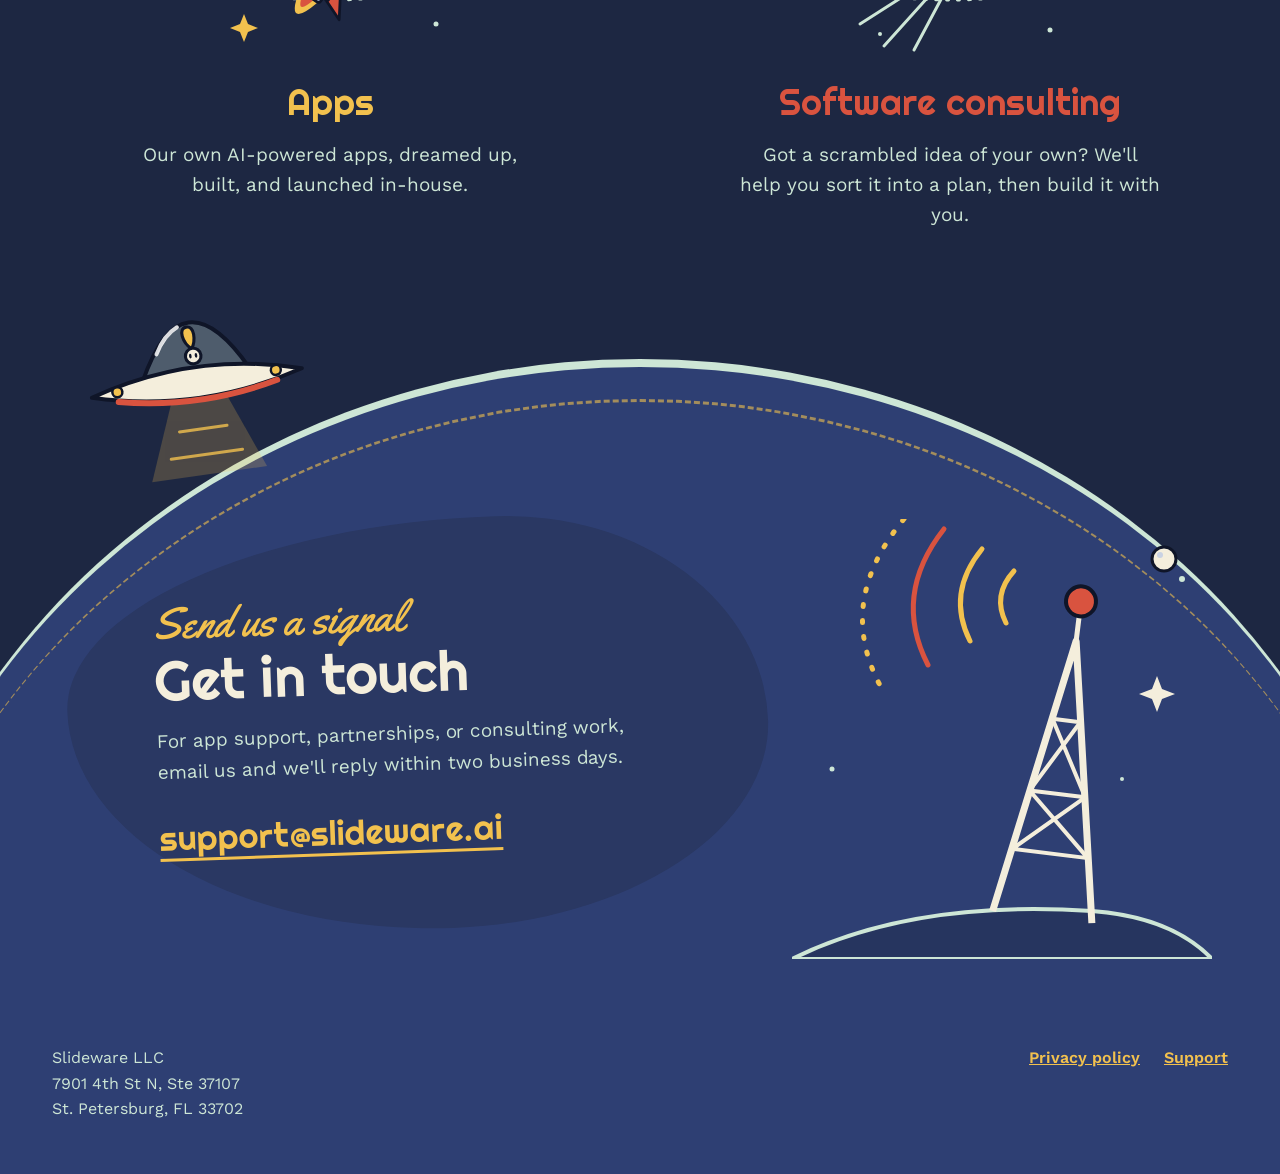
==== commit a1df42cc: "Remove the small signal arc next to the tower beacon Co-Authored-By: Claude Fable 5.1 <noreply@anthr" ====
--- a/index.html
+++ b/index.html
@@ -163,7 +163,6 @@
         <path d="M222 274 L278 274 M212 334 L288 334 M236 200 L264 200 M222 274 L264 200 M278 274 L236 200 M212 334 L278 274 M288 334 L222 274" fill="none" stroke="#F4EEDC" stroke-width="4"></path>
         <line x1="250" y1="120" x2="250" y2="84" stroke="#F4EEDC" stroke-width="5" stroke-linecap="round"></line>
         <circle cx="250" cy="80" r="15" fill="#D9533F" stroke="#0F1528" stroke-width="4"></circle>
-        <path d="M296 70 Q308 84 302 100" fill="none" stroke="#F2C14E" stroke-width="5" stroke-linecap="round"></path>
       </g>
       <g fill="none" stroke-linecap="round" stroke-width="5">
         <path d="M222 52 Q200 76 214 104" stroke="#F2C14E"></path>
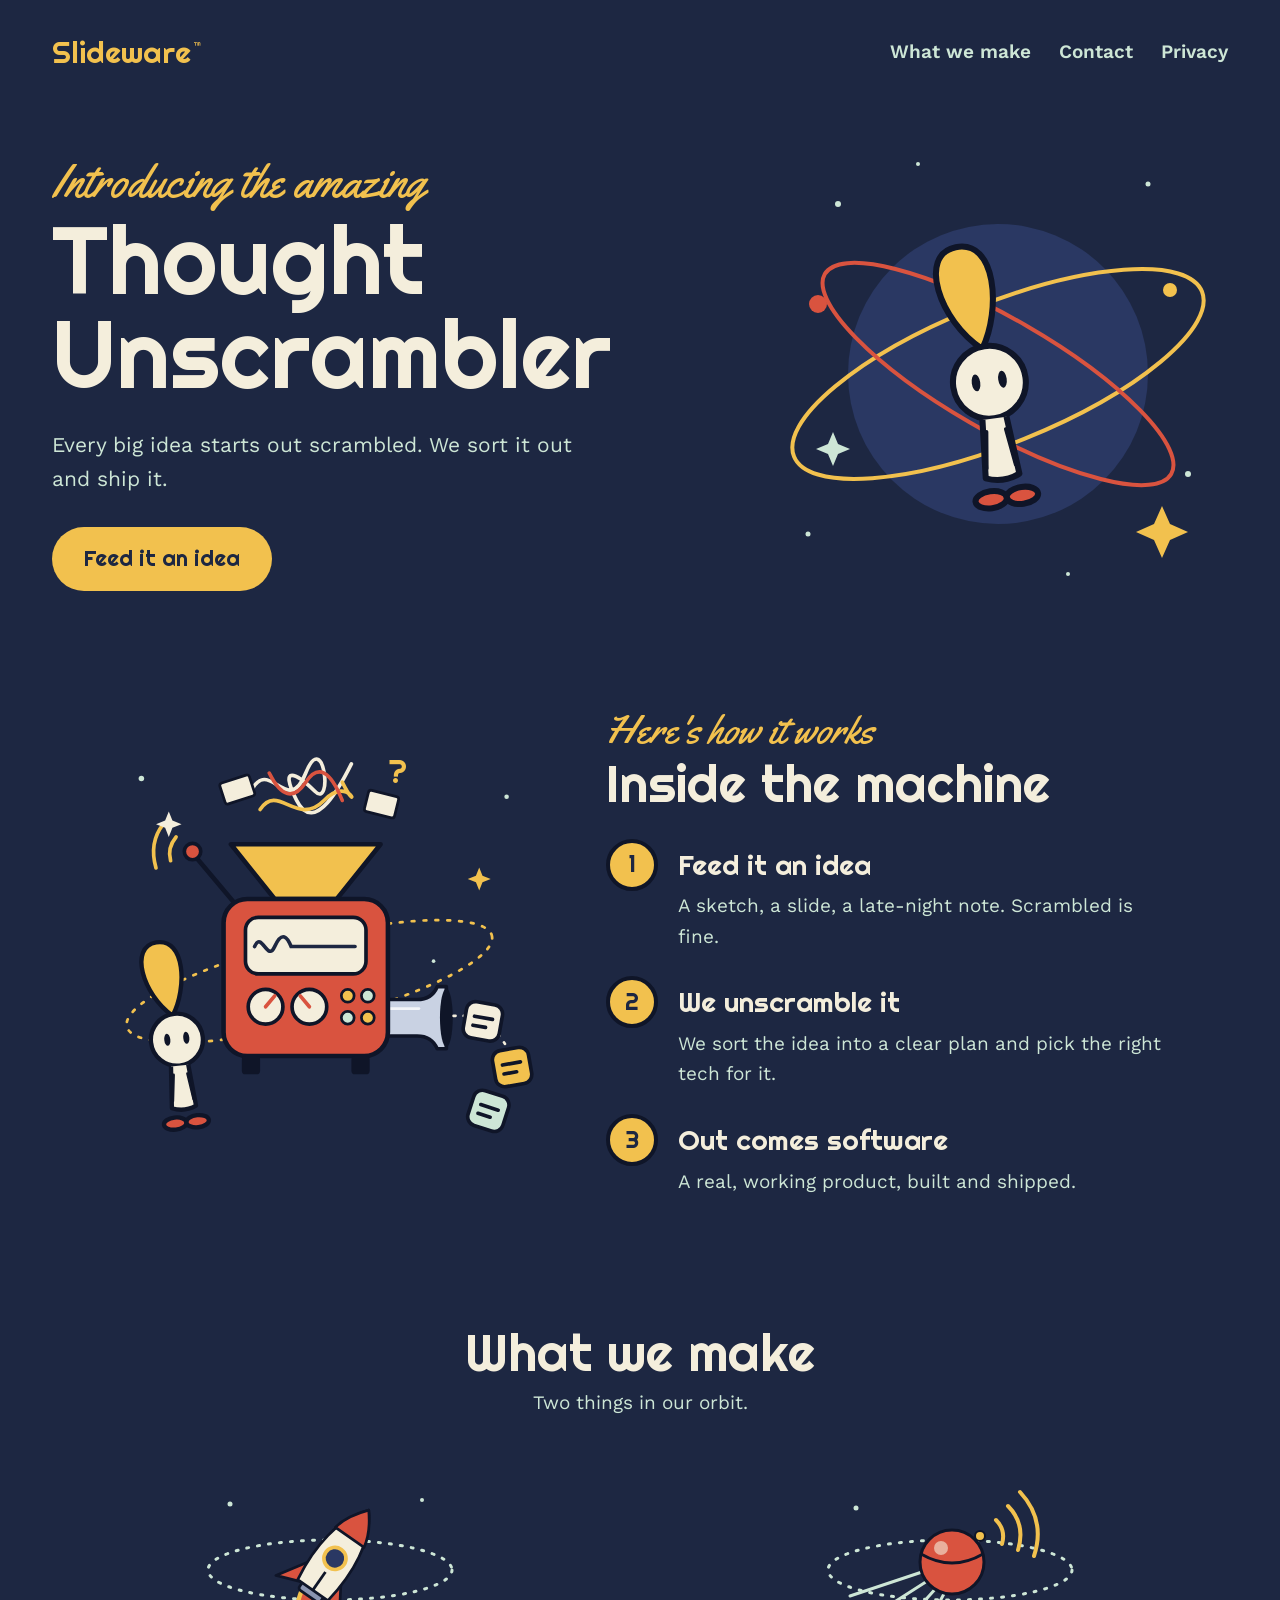
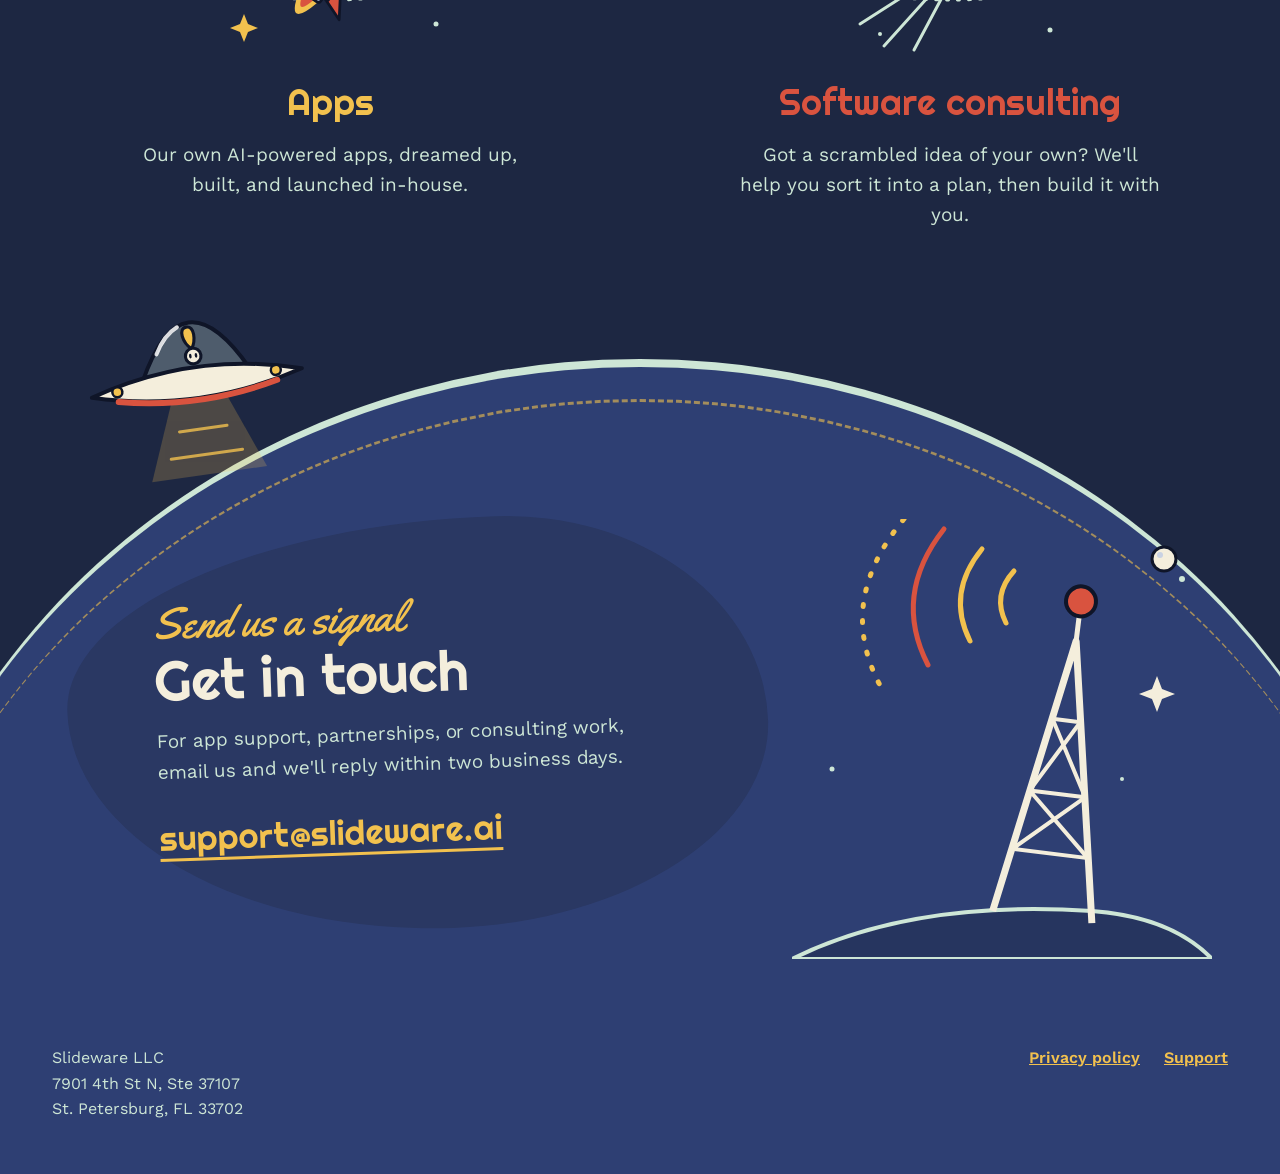
==== commit 850b1f66: "Add trademark symbol to brand name Co-Authored-By: Claude Fable 5.1 <noreply@anthropic.com> Claude-S" ====
--- a/index.html
+++ b/index.html
@@ -15,7 +15,7 @@
 <body>
 <div class="page">
   <header style="max-width: 1240px; margin: 0 auto; padding: 28px 32px; display: flex; flex-wrap: wrap; gap: 16px; justify-content: space-between; align-items: center">
-    <a href="#top" style="font-family: Righteous, Arial, sans-serif; font-size: 30px; color: #F2C14E; text-decoration: none">Slideware</a>
+    <a href="#top" style="font-family: Righteous, Arial, sans-serif; font-size: 30px; color: #F2C14E; text-decoration: none">Slideware<sup class="tm">™</sup></a>
     <nav aria-label="Main" style="display: flex; gap: 28px; font-weight: 600">
       <a href="#make" style="color: #CDE6D6; text-decoration: none">What we make</a>
       <a href="#contact" style="color: #CDE6D6; text-decoration: none">Contact</a>
--- a/styles.css
+++ b/styles.css
@@ -25,3 +25,6 @@
 .legal ul { padding-left: 1.25rem; }
 .legal li + li { margin-top: 6px; }
 .legal strong { color: #F4EEDC; }
+
+/* Trademark symbol on the header brand name */
+.tm { font-size: 0.45em; vertical-align: super; margin-left: 2px; line-height: 0; }
